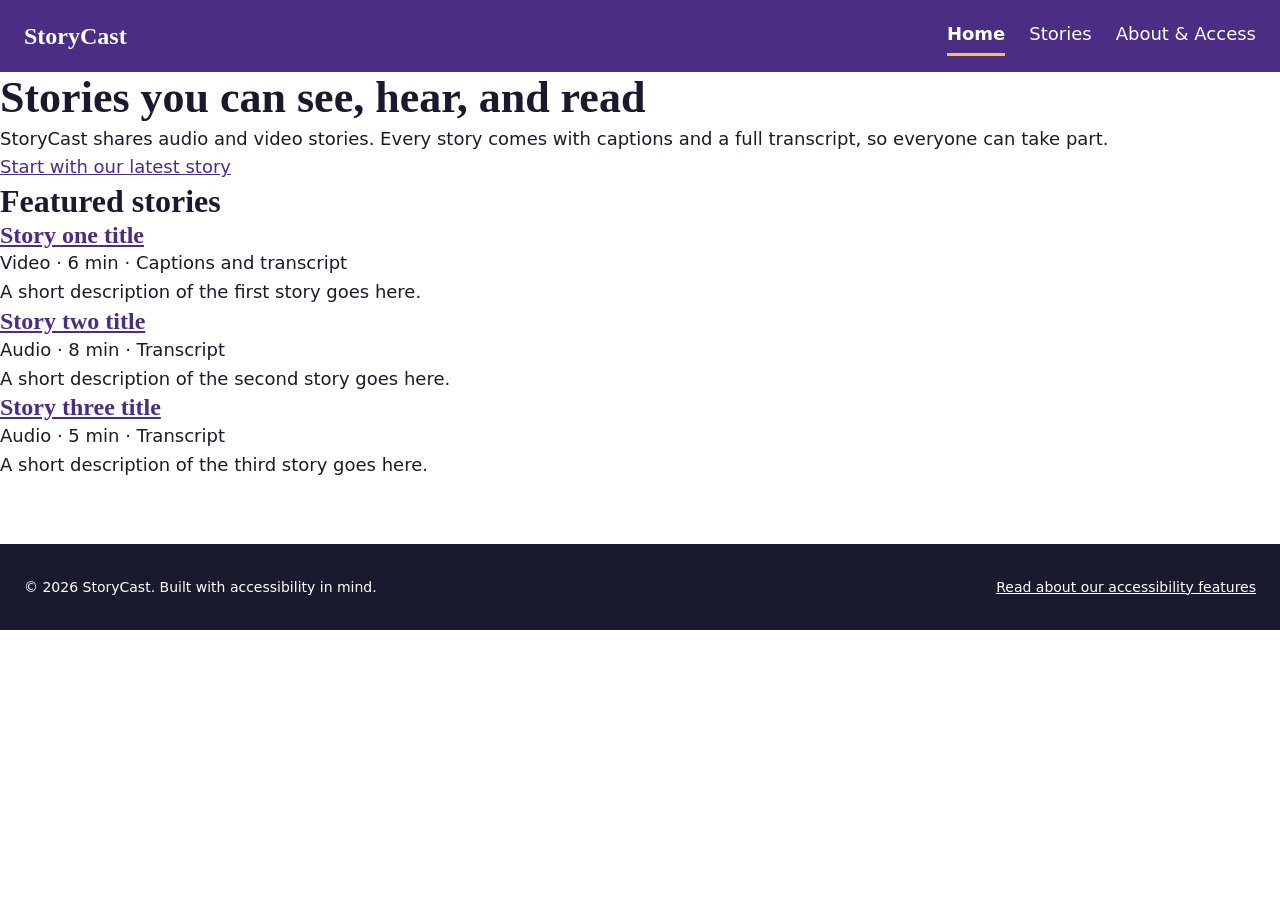
==== index.html @ d73753ad "Add project structure, Sass tokens, base styles, header, nav, footer, home page" ====
<!DOCTYPE html>
<html lang="en">
<head>
  <meta charset="UTF-8">
  <meta name="viewport" content="width=device-width, initial-scale=1">
  <title>StoryCast | Stories you can see, hear, and read</title>
  <meta name="description" content="StoryCast is an accessible home for audio and video storytelling, with captions and transcripts for every story.">
  <link rel="stylesheet" href="css/main.css">
</head>
<body>
  <a class="skip-link" href="#main">Skip to main content</a>

  <header class="site-header">
    <p class="site-header__brand">StoryCast</p>
    <nav class="nav" aria-label="Main">
      <ul class="nav__list">
        <li><a class="nav__link" href="index.html" aria-current="page">Home</a></li>
        <li><a class="nav__link" href="story/story-01.html">Stories</a></li>
        <li><a class="nav__link" href="about.html">About &amp; Access</a></li>
      </ul>
    </nav>
  </header>

  <main id="main">
    <section class="hero" aria-labelledby="hero-title">
      <h1 id="hero-title">Stories you can see, hear, and read</h1>
      <p>StoryCast shares audio and video stories. Every story comes with captions and a full transcript, so everyone can take part.</p>
      <a class="button" href="story/story-01.html">Start with our latest story</a>
    </section>

    <section class="featured" aria-labelledby="featured-title">
      <h2 id="featured-title">Featured stories</h2>

      <div class="featured__grid">
        <article class="media-card">
          <h3 class="media-card__title">
            <a href="story/story-01.html">Story one title</a>
          </h3>
          <p class="media-card__meta">Video &middot; 6 min &middot; Captions and transcript</p>
          <p class="media-card__summary">A short description of the first story goes here.</p>
        </article>

        <article class="media-card">
          <h3 class="media-card__title">
            <a href="story/story-02.html">Story two title</a>
          </h3>
          <p class="media-card__meta">Audio &middot; 8 min &middot; Transcript</p>
          <p class="media-card__summary">A short description of the second story goes here.</p>
        </article>

        <article class="media-card">
          <h3 class="media-card__title">
            <a href="story/story-03.html">Story three title</a>
          </h3>
          <p class="media-card__meta">Audio &middot; 5 min &middot; Transcript</p>
          <p class="media-card__summary">A short description of the third story goes here.</p>
        </article>
      </div>
    </section>
  </main>

  <footer class="site-footer">
    <p>&copy; 2026 StoryCast. Built with accessibility in mind.</p>
    <p><a href="about.html">Read about our accessibility features</a></p>
  </footer>
</body>
</html>
---- css/main.css ----
@layer reset, base, layout, components, utilities;
:root {
  --color-bg: #ffffff;
  --color-surface: #f4f1fa;
  --color-text: #1a1a2e;
  --color-text-muted: #4a4a5e;
  --color-primary: #4b2e83;
  --color-primary-contrast: #ffffff;
  --color-accent: #b3261e;
  --color-focus: #ffbf47;
  --color-border: #6b6b80;
}

:root {
  --font-family-base: system-ui, -apple-system, Segoe UI, Roboto, Arial, sans-serif;
  --font-family-heading: Georgia, Times New Roman, serif;
  --font-size-base: 1.125rem;
  --font-size-sm: 0.875rem;
  --font-size-md: 1.125rem;
  --font-size-lg: 1.5rem;
  --font-size-xl: 2rem;
  --font-size-2xl: 2.75rem;
  --line-height-base: 1.6;
  --line-height-heading: 1.2;
}

:root {
  --space-xs: 0.25rem;
  --space-sm: 0.5rem;
  --space-md: 1rem;
  --space-lg: 1.5rem;
  --space-xl: 2rem;
  --space-2xl: 3rem;
  --space-3xl: 4rem;
  --container-max-width: 70rem;
  --radius-md: 0.5rem;
}

@layer reset {
  *,
  *::before,
  *::after {
    box-sizing: border-box;
  }
  body,
  h1,
  h2,
  h3,
  p,
  figure,
  ul {
    margin: 0;
  }
  ul {
    padding: 0;
    list-style: none;
  }
  img,
  video {
    display: block;
    max-width: 100%;
    height: auto;
  }
}
@layer base {
  body {
    font-family: var(--font-family-base);
    font-size: var(--font-size-base);
    line-height: var(--line-height-base);
    color: var(--color-text);
    background-color: var(--color-bg);
  }
  h1,
  h2,
  h3 {
    font-family: var(--font-family-heading);
    line-height: var(--line-height-heading);
  }
  h1 {
    font-size: var(--font-size-2xl);
  }
  h2 {
    font-size: var(--font-size-xl);
  }
  h3 {
    font-size: var(--font-size-lg);
  }
  a {
    color: var(--color-primary);
  }
  :focus-visible {
    outline: 3px solid var(--color-primary);
    outline-offset: 3px;
  }
  .skip-link {
    position: absolute;
    left: var(--space-md);
    top: -4rem;
    padding: var(--space-sm) var(--space-md);
    background-color: var(--color-primary);
    color: var(--color-primary-contrast);
  }
  .skip-link:focus {
    top: var(--space-md);
  }
  @media (prefers-reduced-motion: reduce) {
    * {
      animation: none !important;
      transition: none !important;
    }
  }
}
@layer layout {
  .site-header {
    display: flex;
    flex-wrap: wrap;
    align-items: center;
    justify-content: space-between;
    gap: var(--space-md);
    padding: var(--space-md) var(--space-lg);
    background-color: var(--color-primary);
    color: var(--color-primary-contrast);
  }
  .site-header :focus-visible {
    outline-color: var(--color-focus);
  }
  .site-header__brand {
    font-family: var(--font-family-heading);
    font-size: var(--font-size-lg);
    font-weight: 700;
  }
}
@layer components {
  .nav__list {
    display: flex;
    flex-wrap: wrap;
    gap: var(--space-lg);
  }
  .nav__link {
    display: inline-block;
    padding: var(--space-xs) 0;
    color: var(--color-primary-contrast);
    text-decoration: none;
    border-bottom: 3px solid transparent;
  }
  .nav__link:hover {
    border-bottom-color: var(--color-primary-contrast);
  }
  .nav__link[aria-current=page] {
    font-weight: 700;
    border-bottom-color: var(--color-focus);
  }
}
@layer layout {
  .site-footer {
    display: flex;
    flex-wrap: wrap;
    justify-content: space-between;
    gap: var(--space-md);
    margin-top: var(--space-3xl);
    padding: var(--space-xl) var(--space-lg);
    background-color: var(--color-text);
    color: var(--color-bg);
    font-size: var(--font-size-sm);
  }
  .site-footer a {
    color: var(--color-bg);
  }
  .site-footer :focus-visible {
    outline-color: var(--color-focus);
  }
}

/*# sourceMappingURL=main.css.map */
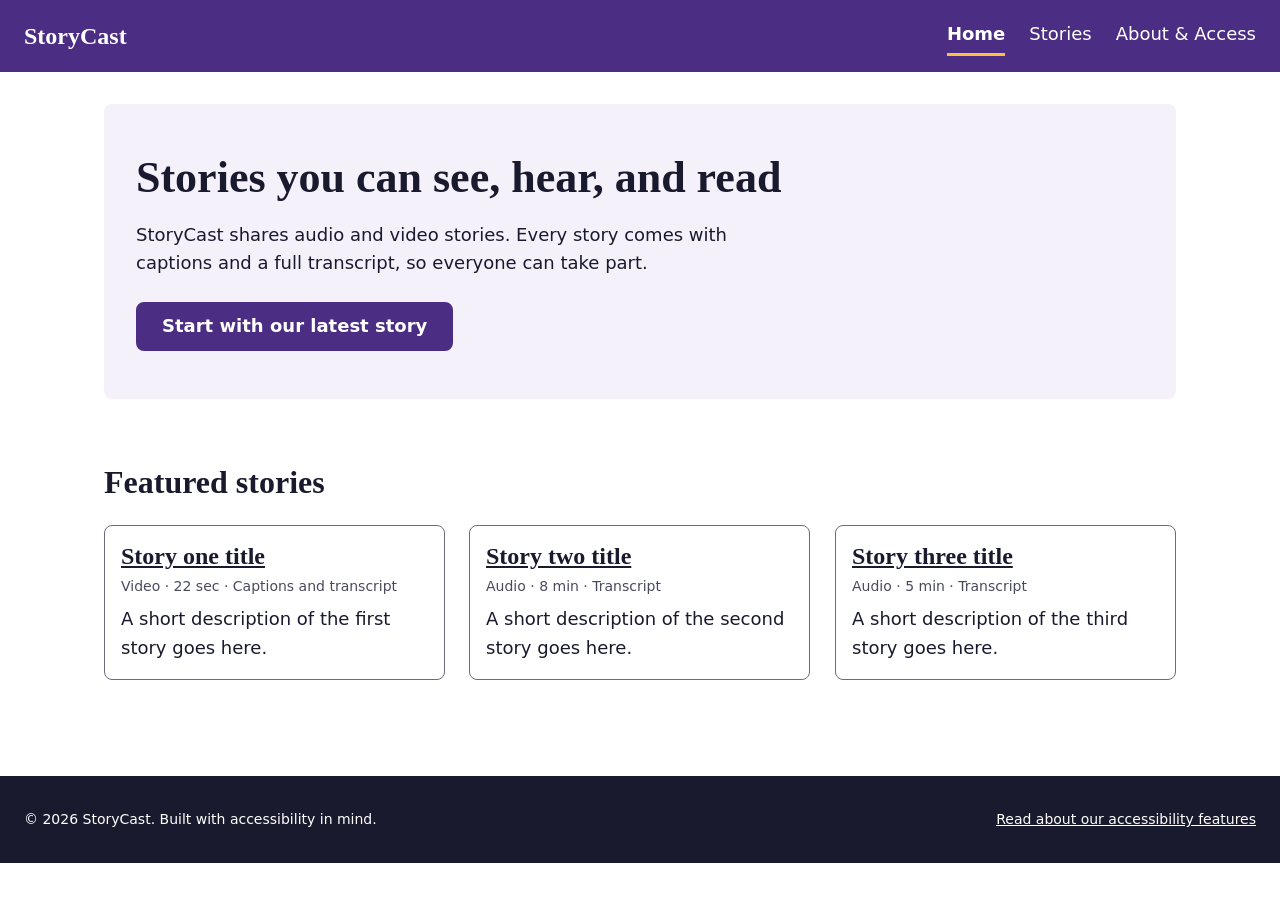
==== commit 6265a7dd: "Add story page content, captions, and transcript" ====
--- a/index.html
+++ b/index.html
@@ -36,7 +36,7 @@
           <h3 class="media-card__title">
             <a href="story/story-01.html">Story one title</a>
           </h3>
-          <p class="media-card__meta">Video &middot; 6 min &middot; Captions and transcript</p>
+          <p class="media-card__meta">Video &middot; 22 sec &middot; Captions and transcript</p>
           <p class="media-card__summary">A short description of the first story goes here.</p>
         </article>
 
--- a/css/main.css
+++ b/css/main.css
@@ -170,5 +170,132 @@
     outline-color: var(--color-focus);
   }
 }
+@layer layout {
+  main {
+    max-width: var(--container-max-width);
+    margin-inline: auto;
+    padding: var(--space-xl) var(--space-lg);
+  }
+  .hero {
+    padding: var(--space-2xl) var(--space-xl);
+    background-color: var(--color-surface);
+    border-radius: var(--radius-md);
+  }
+  .hero p {
+    max-width: 40rem;
+    margin-block: var(--space-md) var(--space-lg);
+  }
+  .featured {
+    margin-top: var(--space-3xl);
+  }
+  .featured h2 {
+    margin-bottom: var(--space-lg);
+  }
+  .featured__grid {
+    display: grid;
+    grid-template-columns: repeat(auto-fit, minmax(16rem, 1fr));
+    gap: var(--space-lg);
+  }
+}
+@layer components {
+  .media-card {
+    position: relative;
+    padding: var(--space-md);
+    background-color: var(--color-bg);
+    border: 1px solid var(--color-border);
+    border-radius: var(--radius-md);
+    container: media-card/inline-size;
+  }
+  .media-card:focus-within {
+    outline: 3px solid var(--color-primary);
+    outline-offset: 3px;
+  }
+  .media-card__title {
+    font-size: var(--font-size-lg);
+    margin-bottom: var(--space-xs);
+  }
+  .media-card__title a {
+    color: var(--color-text);
+  }
+  .media-card__title a::after {
+    content: "";
+    position: absolute;
+    inset: 0;
+  }
+  .media-card__meta {
+    margin-bottom: var(--space-sm);
+    font-size: var(--font-size-sm);
+    color: var(--color-text-muted);
+  }
+  @container media-card (min-width: 24rem) {
+    .media-card__title {
+      font-size: var(--font-size-xl);
+    }
+    .media-card__meta {
+      font-size: var(--font-size-md);
+    }
+    .media-card__summary {
+      max-width: 32rem;
+    }
+  }
+}
+@layer components {
+  .button {
+    display: inline-block;
+    padding: var(--space-sm) var(--space-lg);
+    background-color: var(--color-primary);
+    color: var(--color-primary-contrast);
+    font-weight: 700;
+    text-decoration: none;
+    border: 2px solid var(--color-primary);
+    border-radius: var(--radius-md);
+  }
+  .button:hover {
+    background-color: var(--color-primary-contrast);
+    color: var(--color-primary);
+  }
+}
+@layer components {
+  .breadcrumb {
+    margin-bottom: var(--space-lg);
+    font-size: var(--font-size-sm);
+  }
+  .story__header {
+    margin-bottom: var(--space-lg);
+  }
+  .story__meta {
+    color: var(--color-text-muted);
+  }
+  .story__media {
+    margin-bottom: var(--space-xl);
+  }
+  .story__media video {
+    width: 100%;
+    aspect-ratio: 16/9;
+    object-fit: cover;
+    background-color: #000;
+    border-radius: var(--radius-md);
+  }
+  .story__media figcaption {
+    margin-top: var(--space-sm);
+    font-size: var(--font-size-sm);
+    color: var(--color-text-muted);
+  }
+  .transcript {
+    margin-bottom: var(--space-3xl);
+    padding: var(--space-lg);
+    background-color: var(--color-surface);
+    border-radius: var(--radius-md);
+  }
+  .transcript h2 {
+    margin-bottom: var(--space-md);
+  }
+  .transcript p + p {
+    margin-top: var(--space-md);
+  }
+  .related h2 {
+    margin-bottom: var(--space-lg);
+  }
+}
 
 /*# sourceMappingURL=main.css.map */
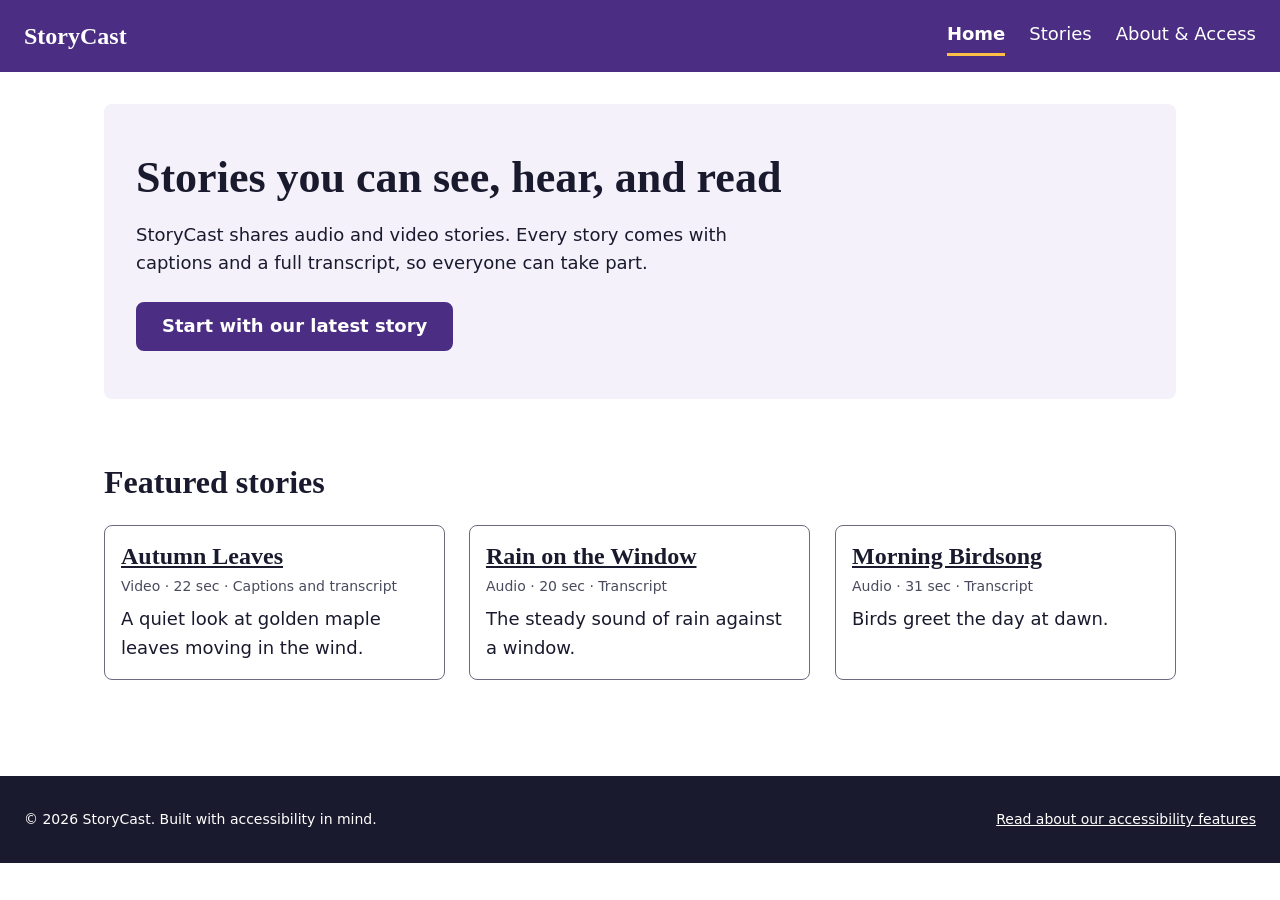
==== commit b1b41498: "Add Rain on the Window story page and update home page cards" ====
--- a/index.html
+++ b/index.html
@@ -34,26 +34,26 @@
       <div class="featured__grid">
         <article class="media-card">
           <h3 class="media-card__title">
-            <a href="story/story-01.html">Story one title</a>
+            <a href="story/story-01.html">Autumn Leaves</a>
           </h3>
           <p class="media-card__meta">Video &middot; 22 sec &middot; Captions and transcript</p>
-          <p class="media-card__summary">A short description of the first story goes here.</p>
+          <p class="media-card__summary">A quiet look at golden maple leaves moving in the wind.</p>
         </article>
 
         <article class="media-card">
           <h3 class="media-card__title">
-            <a href="story/story-02.html">Story two title</a>
+            <a href="story/story-02.html">Rain on the Window</a>
           </h3>
-          <p class="media-card__meta">Audio &middot; 8 min &middot; Transcript</p>
-          <p class="media-card__summary">A short description of the second story goes here.</p>
+          <p class="media-card__meta">Audio &middot; 20 sec &middot; Transcript</p>
+          <p class="media-card__summary">The steady sound of rain against a window.</p>
         </article>
 
         <article class="media-card">
           <h3 class="media-card__title">
-            <a href="story/story-03.html">Story three title</a>
+            <a href="story/story-03.html">Morning Birdsong</a>
           </h3>
-          <p class="media-card__meta">Audio &middot; 5 min &middot; Transcript</p>
-          <p class="media-card__summary">A short description of the third story goes here.</p>
+          <p class="media-card__meta">Audio &middot; 31 sec &middot; Transcript</p>
+          <p class="media-card__summary">Birds greet the day at dawn.</p>
         </article>
       </div>
     </section>
--- a/css/main.css
+++ b/css/main.css
@@ -276,6 +276,9 @@
     background-color: #000;
     border-radius: var(--radius-md);
   }
+  .story__media audio {
+    width: 100%;
+  }
   .story__media figcaption {
     margin-top: var(--space-sm);
     font-size: var(--font-size-sm);
